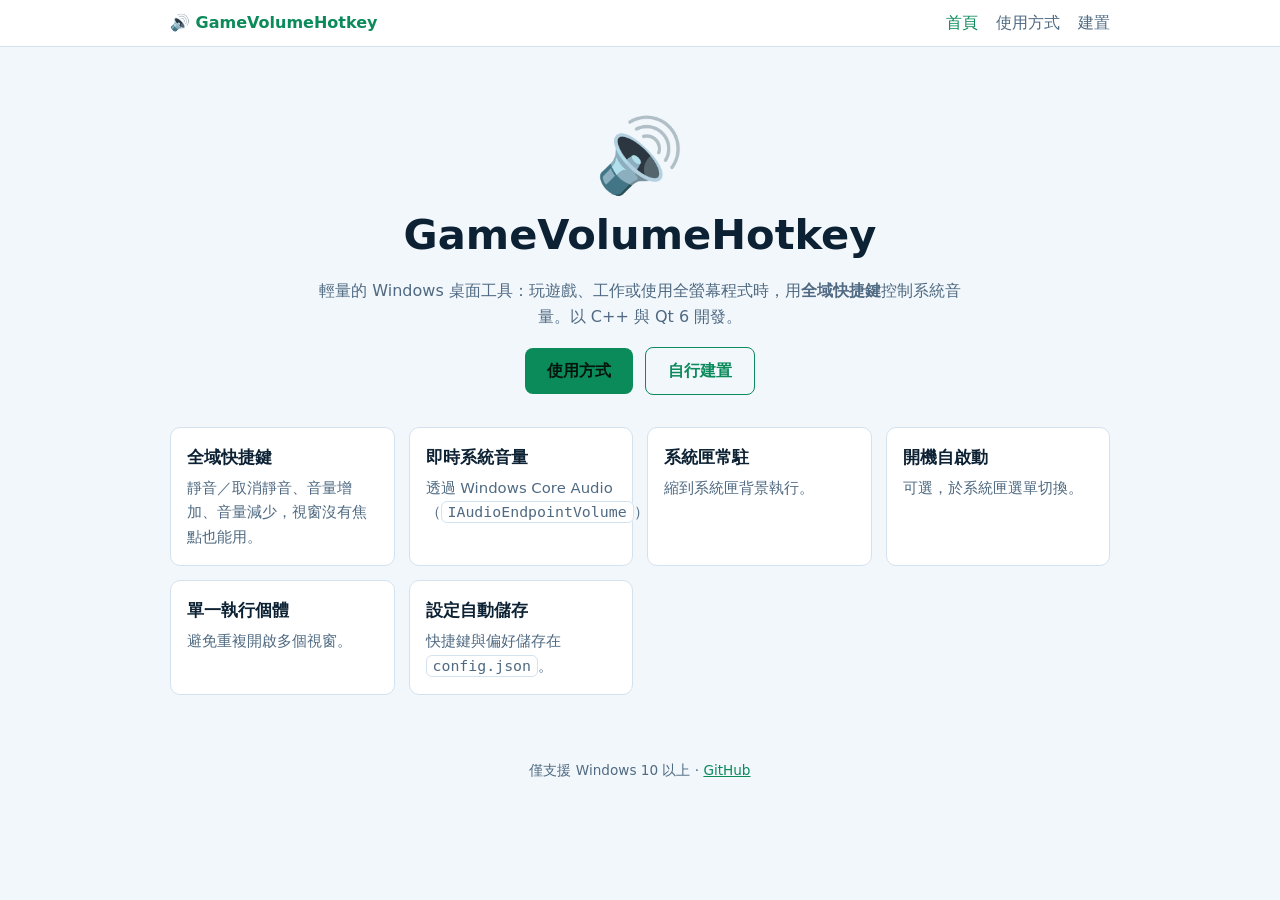
==== docs/index.html @ 2b6c25f2 "AddedWebsite" ====
<!doctype html><html lang="zh-Hant"><head><meta charset="utf-8"><meta name="viewport" content="width=device-width,initial-scale=1">
<title>首頁 – GameVolumeHotkey</title><meta name="description" content="輕量 Windows 工具：用全域快捷鍵控制系統音量"><link rel="icon" href="assets/favicon.ico"><link rel="stylesheet" href="css/style.css"></head><body>
<header><nav><a class="brand" href="index.html">🔊 GameVolumeHotkey</a><a href="index.html">首頁</a><a href="usage.html">使用方式</a><a href="build.html">建置</a></nav></header><main>
<section class="hero"><div class="lock">🔊</div><h1>GameVolumeHotkey</h1>
<p>輕量的 Windows 桌面工具：玩遊戲、工作或使用全螢幕程式時，用<strong>全域快捷鍵</strong>控制系統音量。以 C++ 與 Qt 6 開發。</p>
<a class="btn" href="usage.html">使用方式</a><a class="btn alt" href="build.html">自行建置</a></section>
<div class="grid">
<div class="card"><h3>全域快捷鍵</h3><p>靜音／取消靜音、音量增加、音量減少，視窗沒有焦點也能用。</p></div>
<div class="card"><h3>即時系統音量</h3><p>透過 Windows Core Audio（<code>IAudioEndpointVolume</code>）。</p></div>
<div class="card"><h3>系統匣常駐</h3><p>縮到系統匣背景執行。</p></div>
<div class="card"><h3>開機自啟動</h3><p>可選，於系統匣選單切換。</p></div>
<div class="card"><h3>單一執行個體</h3><p>避免重複開啟多個視窗。</p></div>
<div class="card"><h3>設定自動儲存</h3><p>快捷鍵與偏好儲存在 <code>config.json</code>。</p></div></div>
</main><footer>僅支援 Windows 10 以上 · <a href="https://github.com/neil289506-commits/GameVoulmeHotkey">GitHub</a></footer><script src="js/main.js"></script></body></html>
---- docs/css/style.css ----
:root{--bg:#0f1a17;--panel:#16251f;--text:#e8f0f8;--muted:#92a8bd;--accent:#3ddc97;--line:#24392f}
@media (prefers-color-scheme:light){:root{--bg:#f2f7fc;--panel:#fff;--text:#0c2133;--muted:#4f6a82;--accent:#0b8a5a;--line:#d4e2ee}}
*{box-sizing:border-box}body{margin:0;background:var(--bg);color:var(--text);font:16px/1.65 system-ui,"Microsoft JhengHei",sans-serif}
header{position:sticky;top:0;background:var(--panel);border-bottom:1px solid var(--line);z-index:5}
nav{max-width:980px;margin:auto;display:flex;flex-wrap:wrap;align-items:center;gap:18px;padding:10px 20px}
nav .brand{display:flex;align-items:center;gap:10px;font-weight:700;color:var(--text);text-decoration:none;margin-right:auto}
nav .brand img{width:32px;height:32px}nav a{color:var(--muted);text-decoration:none}nav a:hover,nav a.on{color:var(--accent)}
main{max-width:980px;margin:auto;padding:32px 20px}
.hero{text-align:center;padding:40px 0 24px}.hero img.logo{width:112px;height:112px}
.hero h1{font-size:2.6rem;margin:10px 0 4px}.hero p{color:var(--muted);max-width:660px;margin:8px auto}
.btn{display:inline-block;margin:8px 6px;padding:10px 22px;border-radius:8px;background:var(--accent);color:#04150e;font-weight:700;text-decoration:none}
.btn.alt{background:transparent;color:var(--accent);border:1px solid var(--accent)}
.shot{width:100%;border-radius:10px;border:1px solid var(--line);margin:12px 0}
.grid{display:grid;grid-template-columns:repeat(auto-fill,minmax(220px,1fr));gap:14px}
.card{background:var(--panel);border:1px solid var(--line);border-radius:10px;padding:16px}
.card h3{margin:0 0 4px;font-size:1.05rem}.card p{margin:0;color:var(--muted);font-size:.93rem}
h2{margin-top:40px;border-bottom:1px solid var(--line);padding-bottom:6px}
table{width:100%;border-collapse:collapse}th,td{text-align:left;padding:10px;border-bottom:1px solid var(--line);vertical-align:top}
code,pre{background:var(--panel);border:1px solid var(--line);border-radius:6px}code{padding:1px 6px}pre{padding:12px;overflow-x:auto}pre code{border:0;padding:0}
.note{border-left:4px solid var(--accent);padding:8px 14px;background:var(--panel);margin:16px 0}
footer{text-align:center;color:var(--muted);padding:32px 20px;font-size:.85rem}footer a,main a{color:var(--accent)}
.hero .lock{font-size:72px;line-height:1}
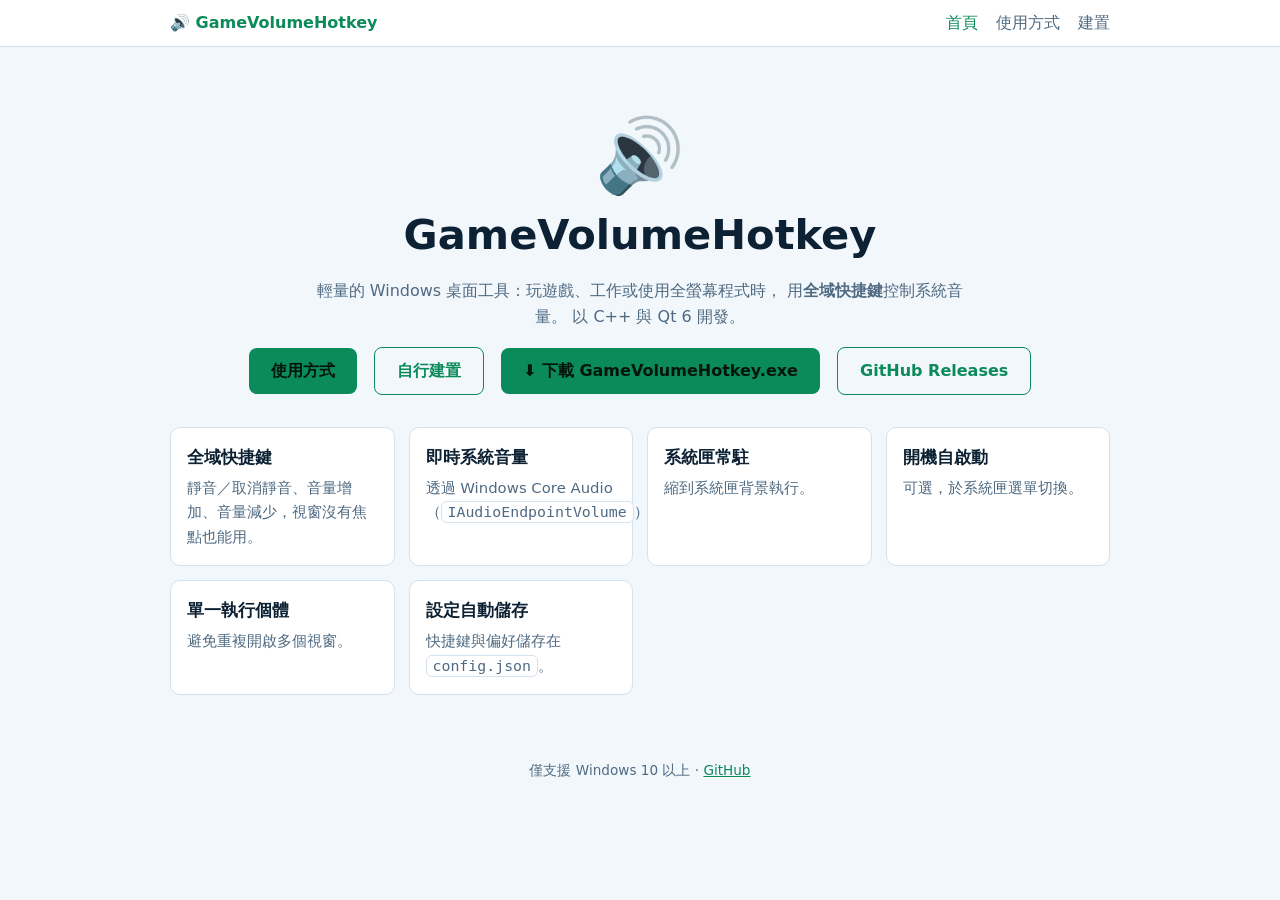
==== commit 2027e520: "AddedWebsite" ====
--- a/docs/index.html
+++ b/docs/index.html
@@ -1,14 +1,96 @@
-<!doctype html><html lang="zh-Hant"><head><meta charset="utf-8"><meta name="viewport" content="width=device-width,initial-scale=1">
-<title>首頁 – GameVolumeHotkey</title><meta name="description" content="輕量 Windows 工具：用全域快捷鍵控制系統音量"><link rel="icon" href="assets/favicon.ico"><link rel="stylesheet" href="css/style.css"></head><body>
-<header><nav><a class="brand" href="index.html">🔊 GameVolumeHotkey</a><a href="index.html">首頁</a><a href="usage.html">使用方式</a><a href="build.html">建置</a></nav></header><main>
-<section class="hero"><div class="lock">🔊</div><h1>GameVolumeHotkey</h1>
-<p>輕量的 Windows 桌面工具：玩遊戲、工作或使用全螢幕程式時，用<strong>全域快捷鍵</strong>控制系統音量。以 C++ 與 Qt 6 開發。</p>
-<a class="btn" href="usage.html">使用方式</a><a class="btn alt" href="build.html">自行建置</a></section>
-<div class="grid">
-<div class="card"><h3>全域快捷鍵</h3><p>靜音／取消靜音、音量增加、音量減少，視窗沒有焦點也能用。</p></div>
-<div class="card"><h3>即時系統音量</h3><p>透過 Windows Core Audio（<code>IAudioEndpointVolume</code>）。</p></div>
-<div class="card"><h3>系統匣常駐</h3><p>縮到系統匣背景執行。</p></div>
-<div class="card"><h3>開機自啟動</h3><p>可選，於系統匣選單切換。</p></div>
-<div class="card"><h3>單一執行個體</h3><p>避免重複開啟多個視窗。</p></div>
-<div class="card"><h3>設定自動儲存</h3><p>快捷鍵與偏好儲存在 <code>config.json</code>。</p></div></div>
-</main><footer>僅支援 Windows 10 以上 · <a href="https://github.com/neil289506-commits/GameVoulmeHotkey">GitHub</a></footer><script src="js/main.js"></script></body></html>
+
+<!doctype html>
+<html lang="zh-Hant">
+<head>
+  <meta charset="utf-8">
+  <meta name="viewport" content="width=device-width,initial-scale=1">
+
+  <title>首頁 – GameVoulmeHotkey</title>
+  <meta name="description" content="輕量 Windows 工具：用全域快捷鍵控制系統音量">
+
+  <link rel="icon" href="assets/favicon.ico">
+  <link rel="stylesheet" href="css/style.css">
+</head>
+<body>
+
+<header>
+  <nav>
+    <a class="brand" href="index.html">🔊 GameVolumeHotkey</a>
+    <a href="index.html">首頁</a>
+    <a href="usage.html">使用方式</a>
+    <a href="build.html">建置</a>
+  </nav>
+</header>
+
+<main>
+
+  <section class="hero">
+    <div class="lock">🔊</div>
+
+    <h1>GameVolumeHotkey</h1>
+
+    <p>
+      輕量的 Windows 桌面工具：玩遊戲、工作或使用全螢幕程式時，
+      用<strong>全域快捷鍵</strong>控制系統音量。
+      以 C++ 與 Qt 6 開發。
+    </p>
+
+    <a class="btn" href="usage.html">使用方式</a>
+
+    <a class="btn alt" href="build.html">自行建置</a>
+
+    <a class="btn" href="https://github.com/neil289506-commits/GameVoulmeHotkey/releases/latest/download/GVHK.zip">
+      ⬇ 下載 GameVolumeHotkey.exe
+    </a>
+
+    <a class="btn alt" href="https://github.com/neil289506-commits/GameVoulmeHotkey/releases/latest">
+      GitHub Releases
+    </a>
+
+  </section>
+
+  <div class="grid">
+
+    <div class="card">
+      <h3>全域快捷鍵</h3>
+      <p>靜音／取消靜音、音量增加、音量減少，視窗沒有焦點也能用。</p>
+    </div>
+
+    <div class="card">
+      <h3>即時系統音量</h3>
+      <p>透過 Windows Core Audio（<code>IAudioEndpointVolume</code>）。</p>
+    </div>
+
+    <div class="card">
+      <h3>系統匣常駐</h3>
+      <p>縮到系統匣背景執行。</p>
+    </div>
+
+    <div class="card">
+      <h3>開機自啟動</h3>
+      <p>可選，於系統匣選單切換。</p>
+    </div>
+
+    <div class="card">
+      <h3>單一執行個體</h3>
+      <p>避免重複開啟多個視窗。</p>
+    </div>
+
+    <div class="card">
+      <h3>設定自動儲存</h3>
+      <p>快捷鍵與偏好儲存在 <code>config.json</code>。</p>
+    </div>
+
+  </div>
+
+</main>
+
+<footer>
+  僅支援 Windows 10 以上 ·
+  <a href="https://github.com/neil289506-commits/GameVoulmeHotkey">GitHub</a>
+</footer>
+
+<script src="js/main.js"></script>
+
+</body>
+</html>
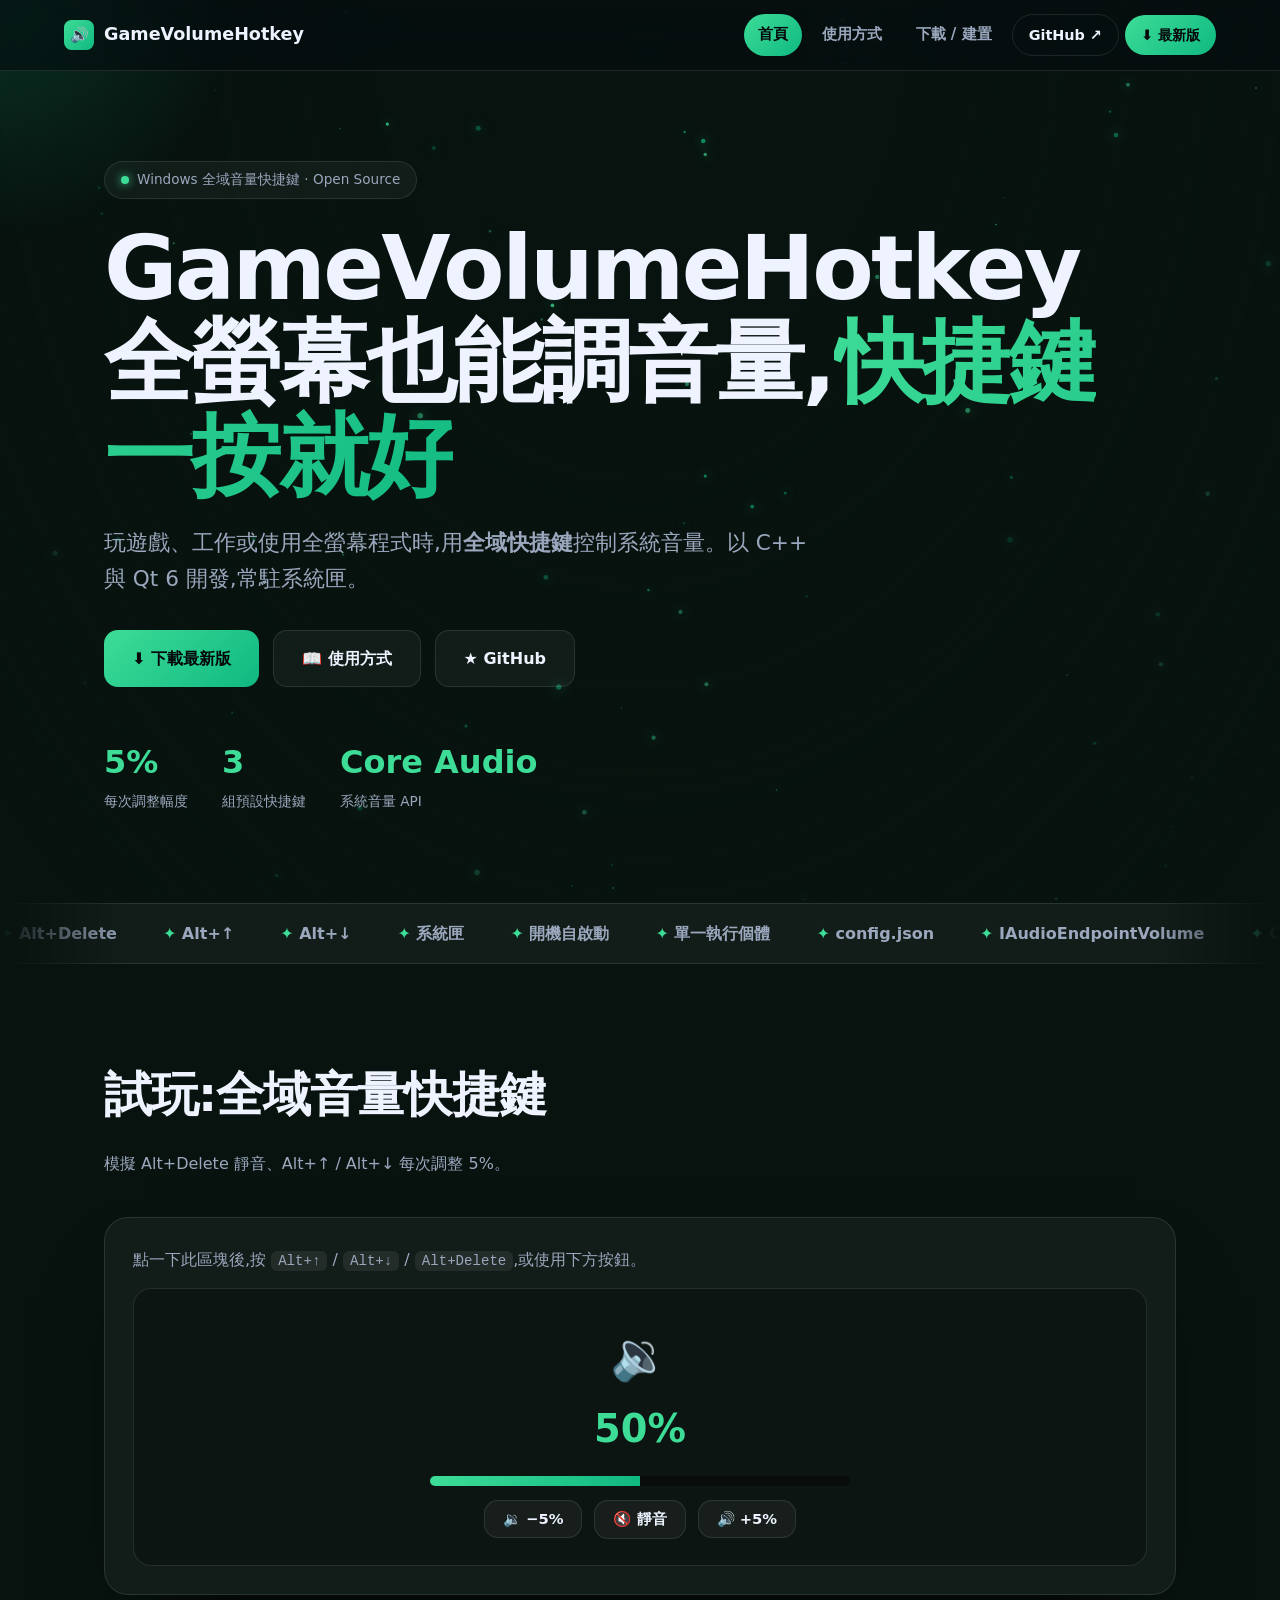
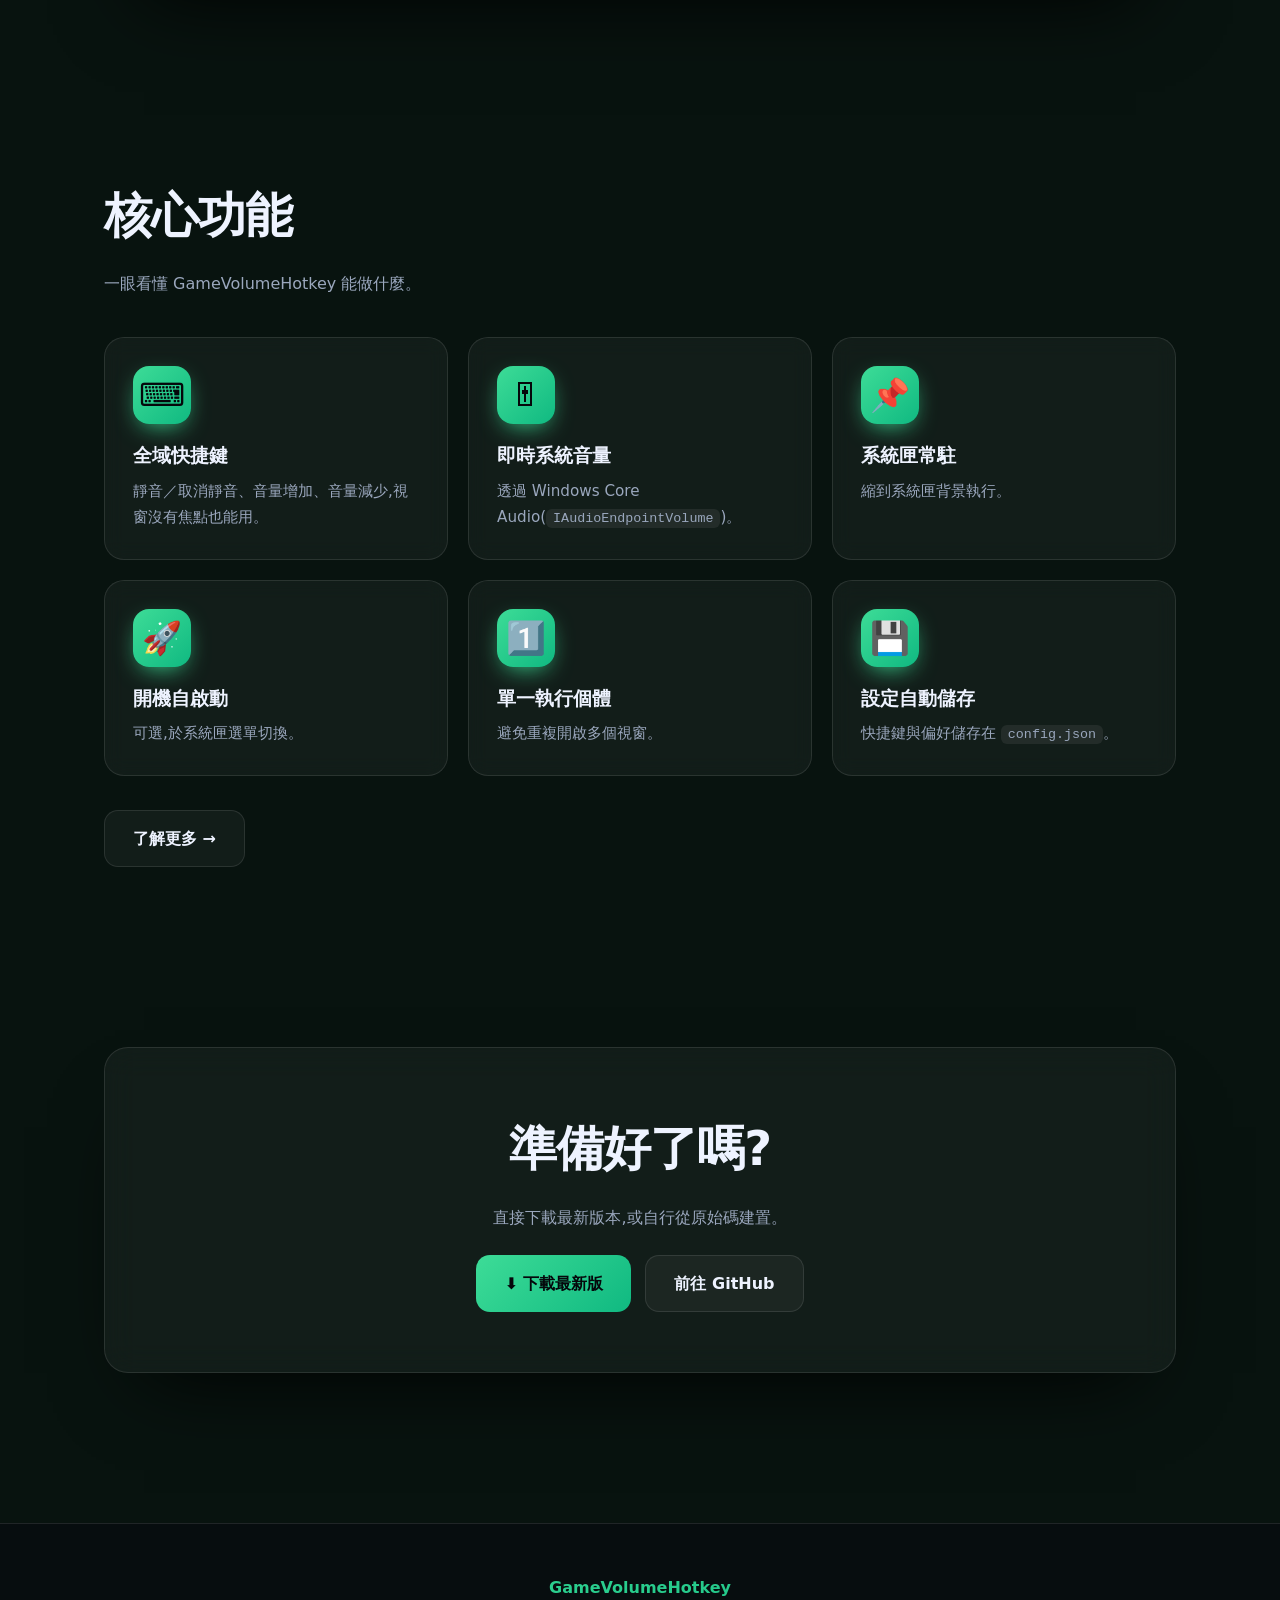
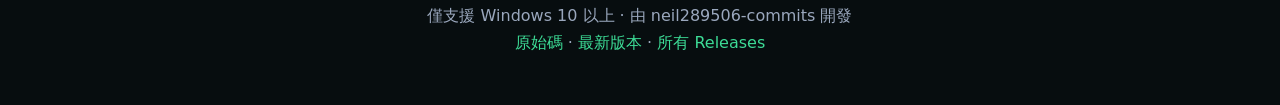
==== commit ddbec264: "changed Web style" ====
--- a/docs/index.html
+++ b/docs/index.html
@@ -1,96 +1,17 @@
-
-<!doctype html>
-<html lang="zh-Hant">
-<head>
-  <meta charset="utf-8">
-  <meta name="viewport" content="width=device-width,initial-scale=1">
-
-  <title>首頁 – GameVoulmeHotkey</title>
-  <meta name="description" content="輕量 Windows 工具：用全域快捷鍵控制系統音量">
-
-  <link rel="icon" href="assets/favicon.ico">
-  <link rel="stylesheet" href="css/style.css">
-</head>
-<body>
-
-<header>
-  <nav>
-    <a class="brand" href="index.html">🔊 GameVolumeHotkey</a>
-    <a href="index.html">首頁</a>
-    <a href="usage.html">使用方式</a>
-    <a href="build.html">建置</a>
-  </nav>
-</header>
-
-<main>
-
-  <section class="hero">
-    <div class="lock">🔊</div>
-
-    <h1>GameVolumeHotkey</h1>
-
-    <p>
-      輕量的 Windows 桌面工具：玩遊戲、工作或使用全螢幕程式時，
-      用<strong>全域快捷鍵</strong>控制系統音量。
-      以 C++ 與 Qt 6 開發。
-    </p>
-
-    <a class="btn" href="usage.html">使用方式</a>
-
-    <a class="btn alt" href="build.html">自行建置</a>
-
-    <a class="btn" href="https://github.com/neil289506-commits/GameVoulmeHotkey/releases/latest/download/GVHK.zip">
-      ⬇ 下載 GameVolumeHotkey.exe
-    </a>
-
-    <a class="btn alt" href="https://github.com/neil289506-commits/GameVoulmeHotkey/releases/latest">
-      GitHub Releases
-    </a>
-
-  </section>
-
-  <div class="grid">
-
-    <div class="card">
-      <h3>全域快捷鍵</h3>
-      <p>靜音／取消靜音、音量增加、音量減少，視窗沒有焦點也能用。</p>
-    </div>
-
-    <div class="card">
-      <h3>即時系統音量</h3>
-      <p>透過 Windows Core Audio（<code>IAudioEndpointVolume</code>）。</p>
-    </div>
-
-    <div class="card">
-      <h3>系統匣常駐</h3>
-      <p>縮到系統匣背景執行。</p>
-    </div>
-
-    <div class="card">
-      <h3>開機自啟動</h3>
-      <p>可選，於系統匣選單切換。</p>
-    </div>
-
-    <div class="card">
-      <h3>單一執行個體</h3>
-      <p>避免重複開啟多個視窗。</p>
-    </div>
-
-    <div class="card">
-      <h3>設定自動儲存</h3>
-      <p>快捷鍵與偏好儲存在 <code>config.json</code>。</p>
-    </div>
-
-  </div>
-
-</main>
-
-<footer>
-  僅支援 Windows 10 以上 ·
-  <a href="https://github.com/neil289506-commits/GameVoulmeHotkey">GitHub</a>
-</footer>
-
-<script src="js/main.js"></script>
-
-</body>
-</html>
+<!DOCTYPE html>
+<html lang="zh-Hant"><head><meta charset="utf-8"><meta name="viewport" content="width=device-width,initial-scale=1"><title>首頁 · GameVolumeHotkey</title><meta name="description" content="輕量 Windows 桌面工具:用全域快捷鍵控制系統音量,以 C++ 與 Qt 6 開發"><link rel="icon" href="assets/favicon.ico"><link rel="stylesheet" href="css/style.css"></head>
+<body data-repo="neil289506-commits/GameVoulmeHotkey"><canvas id="bg" data-mode="sparks"></canvas><div class="vignette"></div><div class="glow"></div>
+<nav><a class="logo" href="index.html"><img src="assets/logo.svg" alt="">GameVolumeHotkey</a><a class="l on" href="index.html">首頁</a><a class="l" href="usage.html">使用方式</a><a class="l" href="build.html">下載 / 建置</a><a class="gh" href="https://github.com/neil289506-commits/GameVoulmeHotkey" target="_blank" rel="noopener">GitHub ↗</a><a class="dl" data-dl href="https://github.com/neil289506-commits/GameVoulmeHotkey/releases/latest" target="_blank" rel="noopener">⬇ 最新版 <span class="vt" data-tag></span></a></nav>
+<section class="hero"><span class="badge"><i></i>Windows 全域音量快捷鍵 · Open Source</span><h1>GameVolumeHotkey<br>全螢幕也能調音量,<span class="g">快捷鍵一按就好</span></h1><p class="lead">玩遊戲、工作或使用全螢幕程式時,用<strong>全域快捷鍵</strong>控制系統音量。以 C++ 與 Qt 6 開發,常駐系統匣。</p><div class="cta"><a class="btn p" data-dl href="https://github.com/neil289506-commits/GameVoulmeHotkey/releases/latest" target="_blank" rel="noopener">⬇ 下載最新版 <small data-tag></small></a><a class="btn" href="usage.html">📖 使用方式</a><a class="btn" href="https://github.com/neil289506-commits/GameVoulmeHotkey" target="_blank" rel="noopener">★ GitHub</a></div><div class="stats"><div><b>5%</b><span>每次調整幅度</span></div><div><b>3</b><span>組預設快捷鍵</span></div><div><b>Core Audio</b><span>系統音量 API</span></div></div></section>
+<div class="marquee"><div><span>Alt+Delete</span><span>Alt+↑</span><span>Alt+↓</span><span>系統匣</span><span>開機自啟動</span><span>單一執行個體</span><span>config.json</span><span>IAudioEndpointVolume</span><span>Qt 6</span><span>CMake</span><span>windeployqt</span><span>Alt+Delete</span><span>Alt+↑</span><span>Alt+↓</span><span>系統匣</span><span>開機自啟動</span><span>單一執行個體</span><span>config.json</span><span>IAudioEndpointVolume</span><span>Qt 6</span><span>CMake</span><span>windeployqt</span></div></div>
+<section id="try"><h2 class="reveal">試玩:全域音量快捷鍵</h2><p class="sub reveal">模擬 Alt+Delete 靜音、Alt+↑ / Alt+↓ 每次調整 5%。</p><div class="panel reveal" id="demo">
+<p style="color:var(--mut);margin-bottom:14px">點一下此區塊後,按 <code>Alt+↑</code> / <code>Alt+↓</code> / <code>Alt+Delete</code>,或使用下方按鈕。</p>
+<div id="gv" tabindex="0" style="outline:none;border:1px solid var(--line);border-radius:18px;padding:26px;background:#0004;text-align:center">
+ <div id="vi" style="font-size:3rem">🔊</div><div id="vn" style="font-size:2.4rem;font-weight:900;color:var(--a)">50%</div>
+ <div class="bar" style="max-width:420px;margin:14px auto"><i id="vb" style="width:50%"></i></div>
+ <div class="dm-row" style="justify-content:center"><button class="btn s" id="vd">🔉 −5%</button><button class="btn s" id="vm">🔇 靜音</button><button class="btn s" id="vu">🔊 +5%</button></div>
+</div></div></section>
+<section><h2 class="reveal">核心功能</h2><p class="sub reveal">一眼看懂 GameVolumeHotkey 能做什麼。</p><div class="grid"><div class="card reveal"><div class="ic">⌨</div><h3>全域快捷鍵</h3><p>靜音／取消靜音、音量增加、音量減少,視窗沒有焦點也能用。</p></div><div class="card reveal"><div class="ic">🎚</div><h3>即時系統音量</h3><p>透過 Windows Core Audio(<code>IAudioEndpointVolume</code>)。</p></div><div class="card reveal"><div class="ic">📌</div><h3>系統匣常駐</h3><p>縮到系統匣背景執行。</p></div><div class="card reveal"><div class="ic">🚀</div><h3>開機自啟動</h3><p>可選,於系統匣選單切換。</p></div><div class="card reveal"><div class="ic">1️⃣</div><h3>單一執行個體</h3><p>避免重複開啟多個視窗。</p></div><div class="card reveal"><div class="ic">💾</div><h3>設定自動儲存</h3><p>快捷鍵與偏好儲存在 <code>config.json</code>。</p></div></div><div class="cta" style="margin-top:34px"><a class="btn" href="usage.html">了解更多 →</a></div></section>
+<section><div class="panel reveal" style="text-align:center;padding:60px 28px"><h2>準備好了嗎?</h2><p class="sub" style="margin:0 auto 24px">直接下載最新版本,或自行從原始碼建置。</p><div class="cta" style="justify-content:center"><a class="btn p" data-dl href="https://github.com/neil289506-commits/GameVoulmeHotkey/releases/latest" target="_blank" rel="noopener">⬇ 下載最新版 <small data-tag></small></a><a class="btn" href="https://github.com/neil289506-commits/GameVoulmeHotkey" target="_blank" rel="noopener">前往 GitHub</a></div></div></section>
+<footer><div class="g">GameVolumeHotkey</div><p>僅支援 Windows 10 以上 · 由 neil289506-commits 開發</p><p><a href="https://github.com/neil289506-commits/GameVoulmeHotkey" target="_blank" rel="noopener">原始碼</a> · <a href="https://github.com/neil289506-commits/GameVoulmeHotkey/releases/latest" target="_blank" rel="noopener">最新版本</a> · <a href="https://github.com/neil289506-commits/GameVoulmeHotkey/releases" target="_blank" rel="noopener">所有 Releases</a></p></footer>
+<script src="js/fx.js"></script><script src="js/demo.js"></script></body></html>
--- a/docs/css/style.css
+++ b/docs/css/style.css
@@ -1,22 +1,108 @@
-:root{--bg:#0f1a17;--panel:#16251f;--text:#e8f0f8;--muted:#92a8bd;--accent:#3ddc97;--line:#24392f}
-@media (prefers-color-scheme:light){:root{--bg:#f2f7fc;--panel:#fff;--text:#0c2133;--muted:#4f6a82;--accent:#0b8a5a;--line:#d4e2ee}}
-*{box-sizing:border-box}body{margin:0;background:var(--bg);color:var(--text);font:16px/1.65 system-ui,"Microsoft JhengHei",sans-serif}
-header{position:sticky;top:0;background:var(--panel);border-bottom:1px solid var(--line);z-index:5}
-nav{max-width:980px;margin:auto;display:flex;flex-wrap:wrap;align-items:center;gap:18px;padding:10px 20px}
-nav .brand{display:flex;align-items:center;gap:10px;font-weight:700;color:var(--text);text-decoration:none;margin-right:auto}
-nav .brand img{width:32px;height:32px}nav a{color:var(--muted);text-decoration:none}nav a:hover,nav a.on{color:var(--accent)}
-main{max-width:980px;margin:auto;padding:32px 20px}
-.hero{text-align:center;padding:40px 0 24px}.hero img.logo{width:112px;height:112px}
-.hero h1{font-size:2.6rem;margin:10px 0 4px}.hero p{color:var(--muted);max-width:660px;margin:8px auto}
-.btn{display:inline-block;margin:8px 6px;padding:10px 22px;border-radius:8px;background:var(--accent);color:#04150e;font-weight:700;text-decoration:none}
-.btn.alt{background:transparent;color:var(--accent);border:1px solid var(--accent)}
-.shot{width:100%;border-radius:10px;border:1px solid var(--line);margin:12px 0}
-.grid{display:grid;grid-template-columns:repeat(auto-fill,minmax(220px,1fr));gap:14px}
-.card{background:var(--panel);border:1px solid var(--line);border-radius:10px;padding:16px}
-.card h3{margin:0 0 4px;font-size:1.05rem}.card p{margin:0;color:var(--muted);font-size:.93rem}
-h2{margin-top:40px;border-bottom:1px solid var(--line);padding-bottom:6px}
-table{width:100%;border-collapse:collapse}th,td{text-align:left;padding:10px;border-bottom:1px solid var(--line);vertical-align:top}
-code,pre{background:var(--panel);border:1px solid var(--line);border-radius:6px}code{padding:1px 6px}pre{padding:12px;overflow-x:auto}pre code{border:0;padding:0}
-.note{border-left:4px solid var(--accent);padding:8px 14px;background:var(--panel);margin:16px 0}
-footer{text-align:center;color:var(--muted);padding:32px 20px;font-size:.85rem}footer a,main a{color:var(--accent)}
-.hero .lock{font-size:72px;line-height:1}
+:root{--a:#3ddc97;--a2:#10b981;--a3:#a3e635;--bg:#08130f;--fg:#eef3ff;--mut:#9aa7bd;--card:rgba(255,255,255,.045);--line:rgba(255,255,255,.1);--navbg:rgba(8,10,16,.6);--font:'Segoe UI Variable','Segoe UI','Microsoft JhengHei UI','Noto Sans TC',system-ui,sans-serif}
+*{box-sizing:border-box;margin:0;padding:0}
+html{scroll-behavior:smooth}
+body{background:var(--bg);color:var(--fg);font-family:var(--font);line-height:1.7;overflow-x:hidden;min-height:100vh}
+a{color:var(--a);text-decoration:none}
+::selection{background:var(--a);color:#000}
+#bg{position:fixed;inset:0;z-index:-2;width:100%;height:100%}
+.vignette{position:fixed;inset:0;z-index:-1;pointer-events:none;background:radial-gradient(ellipse at 50% 0%,transparent 30%,var(--bg) 95%)}
+.glow{position:fixed;width:520px;height:520px;border-radius:50%;pointer-events:none;z-index:-1;background:radial-gradient(circle,var(--a2) 0%,transparent 65%);opacity:.18;transform:translate(-50%,-50%);transition:opacity .3s}
+nav{position:sticky;top:0;z-index:50;display:flex;align-items:center;gap:6px;padding:14px 5vw;backdrop-filter:blur(18px) saturate(1.4);background:var(--navbg);border-bottom:1px solid var(--line)}
+nav .logo{display:flex;align-items:center;gap:10px;font-weight:800;font-size:1.1rem;color:var(--fg);margin-right:auto}
+nav .logo img{width:30px;height:30px}
+nav a.l{padding:8px 14px;border-radius:999px;color:var(--mut);font-weight:600;font-size:.95rem;transition:.25s}
+nav a.l:hover{color:var(--fg);background:var(--card)}
+nav a.l.on{color:#000;background:linear-gradient(135deg,var(--a),var(--a2))}
+nav a.gh{border:1px solid var(--line);padding:8px 16px;border-radius:999px;color:var(--fg);font-weight:700;font-size:.9rem}
+nav a.gh:hover{border-color:var(--a);box-shadow:0 0 18px var(--a2)}
+section{padding:90px 5vw;max-width:1200px;margin:auto;position:relative}
+.hero{min-height:88vh;display:flex;flex-direction:column;justify-content:center;align-items:flex-start;gap:22px}
+.badge{display:inline-flex;gap:8px;align-items:center;padding:6px 16px;border:1px solid var(--line);border-radius:999px;background:var(--card);font-size:.85rem;color:var(--mut)}
+.badge i{width:8px;height:8px;border-radius:50%;background:var(--a);box-shadow:0 0 10px var(--a);animation:pulse 1.6s infinite}
+@keyframes pulse{50%{transform:scale(1.7);opacity:.5}}
+h1{font-size:clamp(2.6rem,7vw,5.6rem);line-height:1.05;font-weight:900;letter-spacing:-.03em}
+h1 .g,.g{background:linear-gradient(120deg,var(--a),var(--a2),var(--a3,var(--a)));background-size:220% 100%;-webkit-background-clip:text;background-clip:text;color:transparent;animation:shift 6s linear infinite}
+@keyframes shift{to{background-position:220% 0}}
+h2{font-size:clamp(1.8rem,4vw,3rem);font-weight:850;letter-spacing:-.02em;margin-bottom:14px}
+.lead{font-size:clamp(1.05rem,2vw,1.35rem);color:var(--mut);max-width:720px}
+.sub{color:var(--mut);max-width:640px;margin-bottom:40px}
+.cta{display:flex;gap:14px;flex-wrap:wrap;margin-top:10px}
+.btn{position:relative;display:inline-flex;align-items:center;gap:8px;padding:14px 28px;border-radius:14px;font-weight:800;border:1px solid var(--line);color:var(--fg);background:var(--card);cursor:pointer;font-size:1rem;font-family:inherit;overflow:hidden;transition:.25s}
+.btn:hover{transform:translateY(-3px);border-color:var(--a);box-shadow:0 10px 30px -8px var(--a2)}
+.btn.p{background:linear-gradient(135deg,var(--a),var(--a2));color:#000;border:none}
+.btn.p:hover{box-shadow:0 14px 40px -6px var(--a)}
+.btn::after{content:"";position:absolute;inset:0;background:linear-gradient(110deg,transparent 30%,rgba(255,255,255,.35) 50%,transparent 70%);transform:translateX(-120%)}
+.btn:hover::after{transform:translateX(120%);transition:transform .7s}
+.stats{display:flex;gap:34px;flex-wrap:wrap;margin-top:26px}
+.stats div{display:flex;flex-direction:column}.stats b{font-size:2rem;font-weight:900;color:var(--a)}.stats span{color:var(--mut);font-size:.85rem}
+.grid{display:grid;grid-template-columns:repeat(auto-fit,minmax(260px,1fr));gap:20px}
+.card{position:relative;padding:28px;border-radius:20px;background:var(--card);border:1px solid var(--line);backdrop-filter:blur(10px);transition:transform .25s,border-color .25s,box-shadow .25s;transform-style:preserve-3d;overflow:hidden}
+.card::before{content:"";position:absolute;inset:0;background:radial-gradient(400px circle at var(--mx,50%) var(--my,0%),var(--a2),transparent 45%);opacity:0;transition:.3s;mix-blend-mode:screen}
+.card:hover{border-color:var(--a);box-shadow:0 20px 50px -20px var(--a2)}.card:hover::before{opacity:.22}
+.card .ic{font-size:2rem;width:58px;height:58px;display:grid;place-items:center;border-radius:16px;background:linear-gradient(135deg,var(--a),var(--a2));margin-bottom:16px;color:#000;box-shadow:0 8px 24px -8px var(--a)}
+.card h3{font-size:1.2rem;margin-bottom:6px}.card p{color:var(--mut);font-size:.95rem}
+.reveal{opacity:0;transform:translateY(40px) scale(.97);transition:opacity .8s cubic-bezier(.2,.8,.2,1),transform .8s cubic-bezier(.2,.8,.2,1)}
+.reveal.in{opacity:1;transform:none}
+.marquee{overflow:hidden;border-block:1px solid var(--line);padding:16px 0;background:var(--card);mask-image:linear-gradient(90deg,transparent,#000 10%,#000 90%,transparent)}
+.marquee div{display:flex;gap:46px;width:max-content;animation:mq 30s linear infinite;color:var(--mut);font-weight:700;white-space:nowrap}
+.marquee span::before{content:"✦ ";color:var(--a)}
+@keyframes mq{to{transform:translateX(-50%)}}
+.panel{border-radius:24px;border:1px solid var(--line);background:var(--card);backdrop-filter:blur(16px);padding:28px;box-shadow:0 40px 80px -40px #000}
+.steps{counter-reset:s;display:grid;gap:18px;position:relative}
+.steps::before{content:"";position:absolute;left:27px;top:10px;bottom:10px;width:2px;background:linear-gradient(var(--a),var(--a2),transparent)}
+.step{position:relative;padding:22px 24px 22px 80px;border-radius:18px;background:var(--card);border:1px solid var(--line)}
+.step::before{counter-increment:s;content:counter(s);position:absolute;left:10px;top:18px;width:36px;height:36px;border-radius:50%;display:grid;place-items:center;font-weight:900;color:#000;background:linear-gradient(135deg,var(--a),var(--a2));box-shadow:0 0 0 6px var(--bg),0 0 20px var(--a2)}
+.step h3{margin-bottom:4px}.step p,.step li{color:var(--mut)}.step ul{padding-left:18px;margin-top:6px}
+pre,code{font-family:"JetBrains Mono",Consolas,monospace}
+pre{background:#05070b;border:1px solid var(--line);border-radius:14px;padding:18px;overflow:auto;font-size:.88rem;color:#cfe;margin-top:12px}
+code{background:rgba(255,255,255,.07);padding:2px 7px;border-radius:6px;font-size:.88em}
+table{width:100%;border-collapse:collapse;margin-top:8px}th,td{padding:12px 14px;text-align:left;border-bottom:1px solid var(--line)}th{color:var(--a);font-size:.85rem;text-transform:uppercase;letter-spacing:.08em}td{color:var(--mut)}
+details{border:1px solid var(--line);border-radius:14px;background:var(--card);padding:16px 20px;margin-bottom:12px}summary{cursor:pointer;font-weight:700}details[open] summary{color:var(--a);margin-bottom:8px}details p{color:var(--mut)}
+select,input,textarea{width:100%;background:rgba(0,0,0,.35);border:1px solid var(--line);color:var(--fg);padding:11px 14px;border-radius:12px;font-family:inherit;font-size:.95rem}
+select:focus,input:focus{outline:none;border-color:var(--a);box-shadow:0 0 0 3px var(--a2)}
+label{display:block;font-size:.8rem;color:var(--mut);margin:10px 0 4px;font-weight:700}
+.row{display:grid;grid-template-columns:repeat(auto-fit,minmax(200px,1fr));gap:14px}
+.page-h{padding-top:70px;padding-bottom:20px}
+footer{padding:50px 5vw;text-align:center;color:var(--mut);border-top:1px solid var(--line);margin-top:60px;background:var(--navbg)}
+footer .g{font-weight:800}
+.toast{position:fixed;bottom:30px;left:50%;transform:translate(-50%,120px);background:var(--card);border:1px solid var(--a);padding:12px 22px;border-radius:14px;backdrop-filter:blur(16px);transition:.4s;z-index:99}
+.toast.show{transform:translate(-50%,0)}
+@media(max-width:720px){section{padding:60px 5vw}.steps::before{left:19px}.step{padding-left:62px}.step::before{left:2px}}
+@media(prefers-reduced-motion:reduce){*{animation:none!important;transition:none!important}.reveal{opacity:1;transform:none}}
+
+
+:root{--on:#05070b}
+[hidden]{display:none!important}
+nav{flex-wrap:wrap}
+nav a.l.on,.btn.p,.card .ic,.step::before,.tab.on{color:var(--on)}
+nav a.dl{padding:8px 16px;border-radius:999px;font-weight:800;font-size:.9rem;color:var(--on);background:linear-gradient(135deg,var(--a),var(--a2));display:inline-flex;gap:6px;align-items:center}
+nav a.dl:hover{box-shadow:0 0 22px var(--a2)}
+.vt{font-weight:700;opacity:.8;font-size:.8em}.vt:empty{display:none}
+.btn small{font-weight:700;opacity:.75}.btn small:empty{display:none}
+::selection{color:var(--on)}
+.note{border-left:4px solid var(--a);padding:14px 18px;background:var(--card);border-radius:0 14px 14px 0;color:var(--mut);margin:22px 0}
+.note b,.note strong{color:var(--fg)}
+.panel ul,.panel ol{padding-left:22px;color:var(--mut)}.panel li{margin:6px 0}.panel li b,.panel li strong,.panel p strong{color:var(--fg)}
+.panel p{color:var(--mut)}.panel p+p,.panel p+pre,.panel pre+p{margin-top:12px}
+.panel h3{margin-bottom:6px}
+.shot{width:100%;display:block;border-radius:14px;border:1px solid var(--line);margin-top:14px;box-shadow:0 30px 60px -30px #000}
+img.px{image-rendering:pixelated}
+.card .ic img{width:34px;height:34px;image-rendering:pixelated}
+.tag{display:inline-block;padding:2px 12px;border-radius:999px;border:1px solid var(--a);color:var(--a);font-size:.8rem;font-weight:700}
+.hero-ic{width:96px;height:96px;border-radius:24px;box-shadow:0 20px 60px -20px var(--a2)}
+.hero-ic.px{image-rendering:pixelated}
+.sec-gap{margin-top:46px}
+.tabs{display:flex;gap:6px;flex-wrap:wrap;margin-bottom:14px}
+.tab{padding:6px 14px;border-radius:999px;border:1px solid var(--line);cursor:pointer;color:var(--mut);font-size:.85rem;font-weight:600;background:transparent;font-family:inherit}
+.tab:hover{color:var(--fg)}
+.tab.on{background:linear-gradient(135deg,var(--a),var(--a2));border-color:transparent;font-weight:800}
+.bar{height:10px;border-radius:99px;background:#0006;overflow:hidden}.bar>i{display:block;height:100%;width:0;background:linear-gradient(90deg,var(--a),var(--a2));transition:width .2s}
+.dm-row{display:flex;gap:12px;flex-wrap:wrap;align-items:center}
+.dm-grid{display:grid;grid-template-columns:repeat(auto-fit,minmax(220px,1fr));gap:14px}
+.btn.s{padding:9px 18px;font-size:.92rem}
+.out{font-family:"JetBrains Mono",Consolas,monospace;background:#05070b;border:1px solid var(--line);border-radius:14px;padding:16px;font-size:.88rem;color:var(--a);word-break:break-all;min-height:54px}
+.ok{color:#34d399}.bad{color:#fb7185}
+.pick{padding:8px 12px;border-radius:10px;border:1px solid var(--line);cursor:pointer;color:var(--mut);font-size:.9rem;transition:.2s}
+.pick:hover{color:var(--fg);border-color:var(--a)}.pick.on{background:var(--a2);color:var(--on);border-color:transparent;font-weight:700}
+.legal{font-size:.8rem;margin-top:8px}
+@media(max-width:720px){nav{gap:4px;padding:10px 4vw}nav .logo{width:100%;margin-right:0}nav a.l,nav a.gh,nav a.dl{padding:6px 12px;font-size:.84rem}.hero{min-height:auto;padding-top:50px}}
